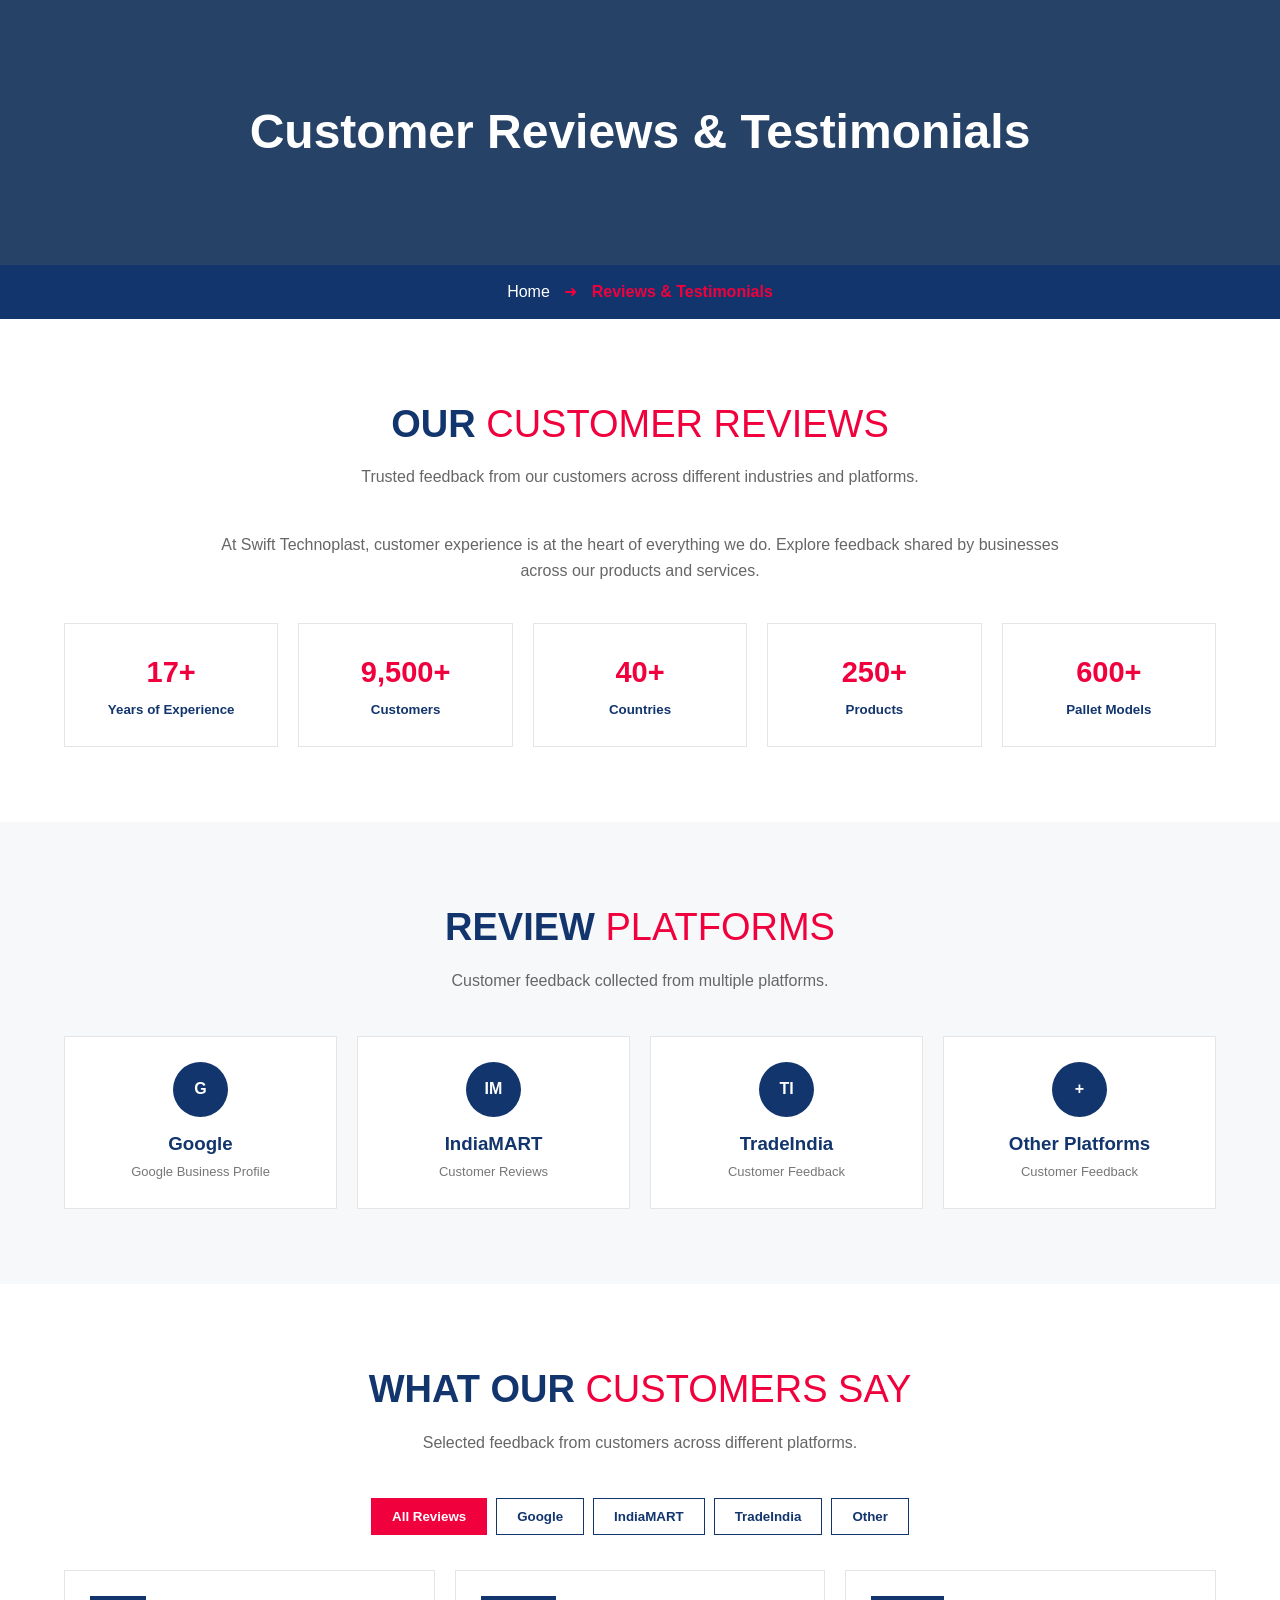
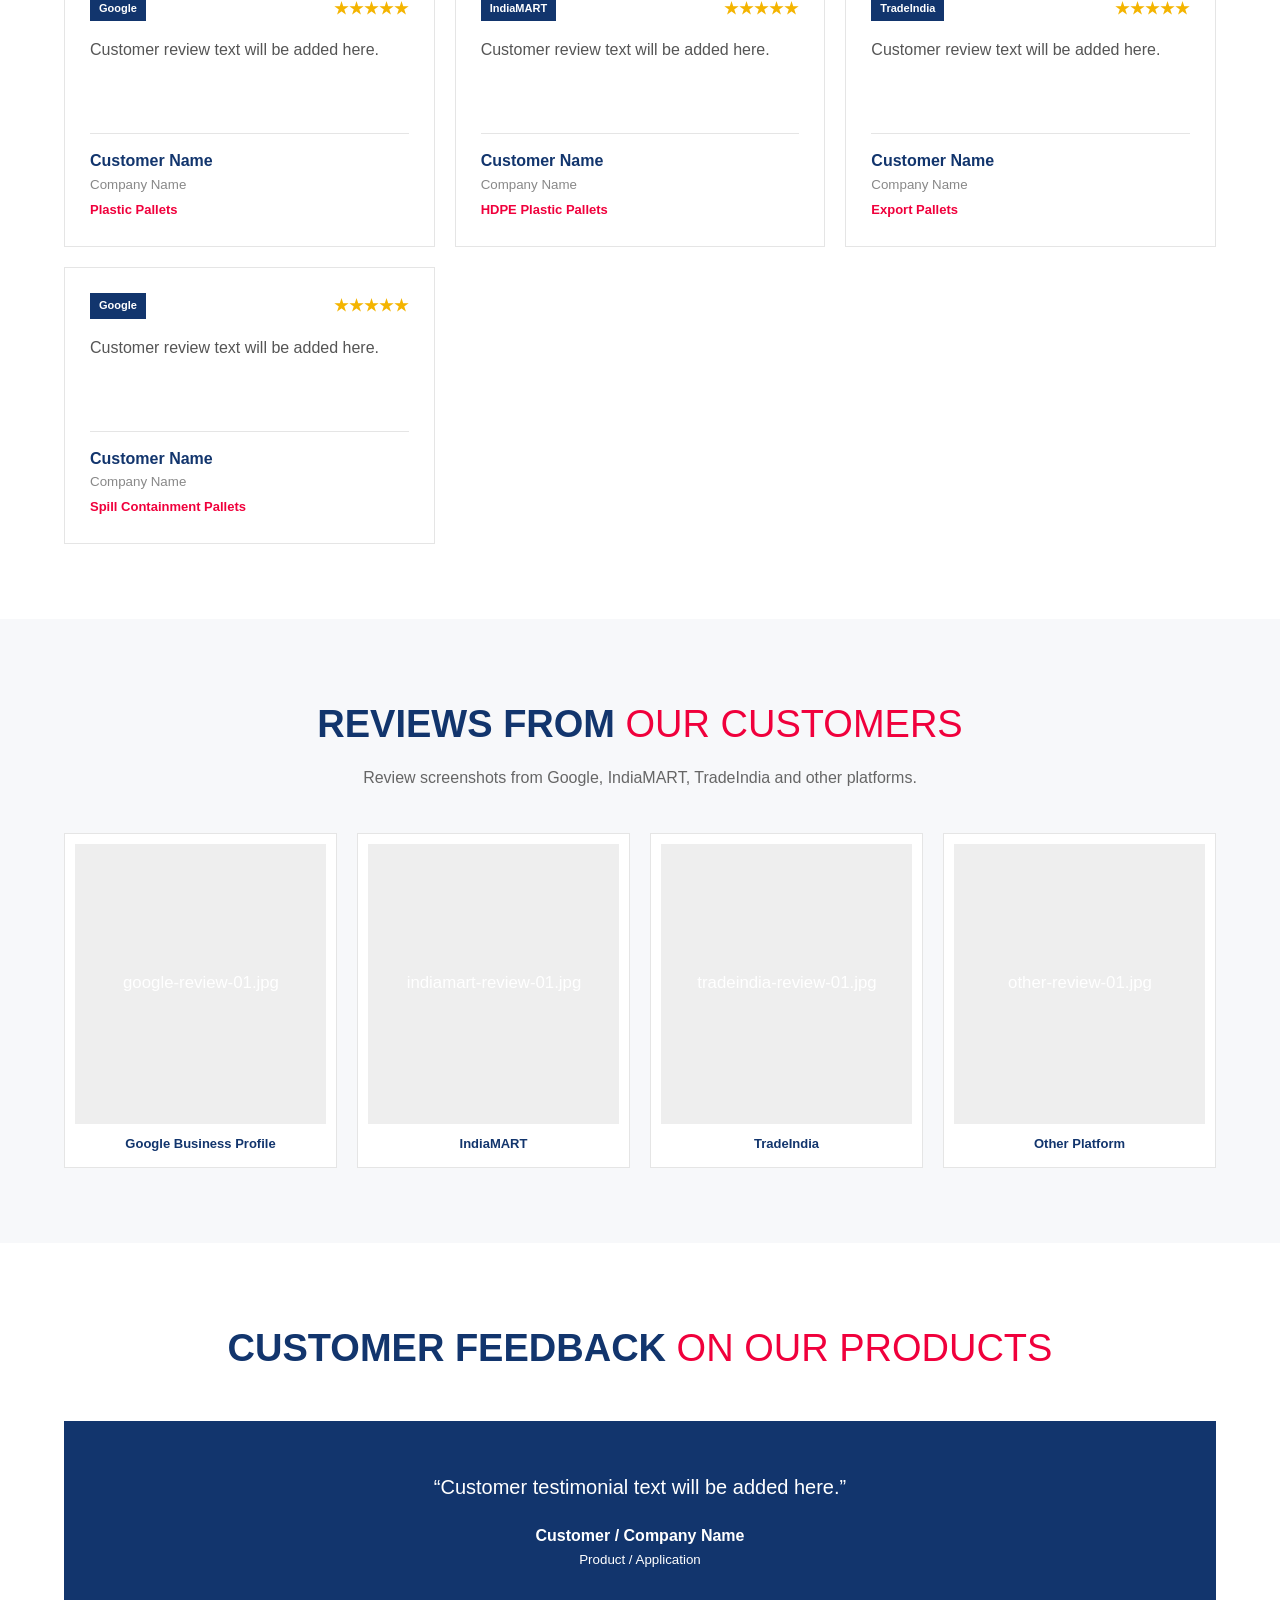
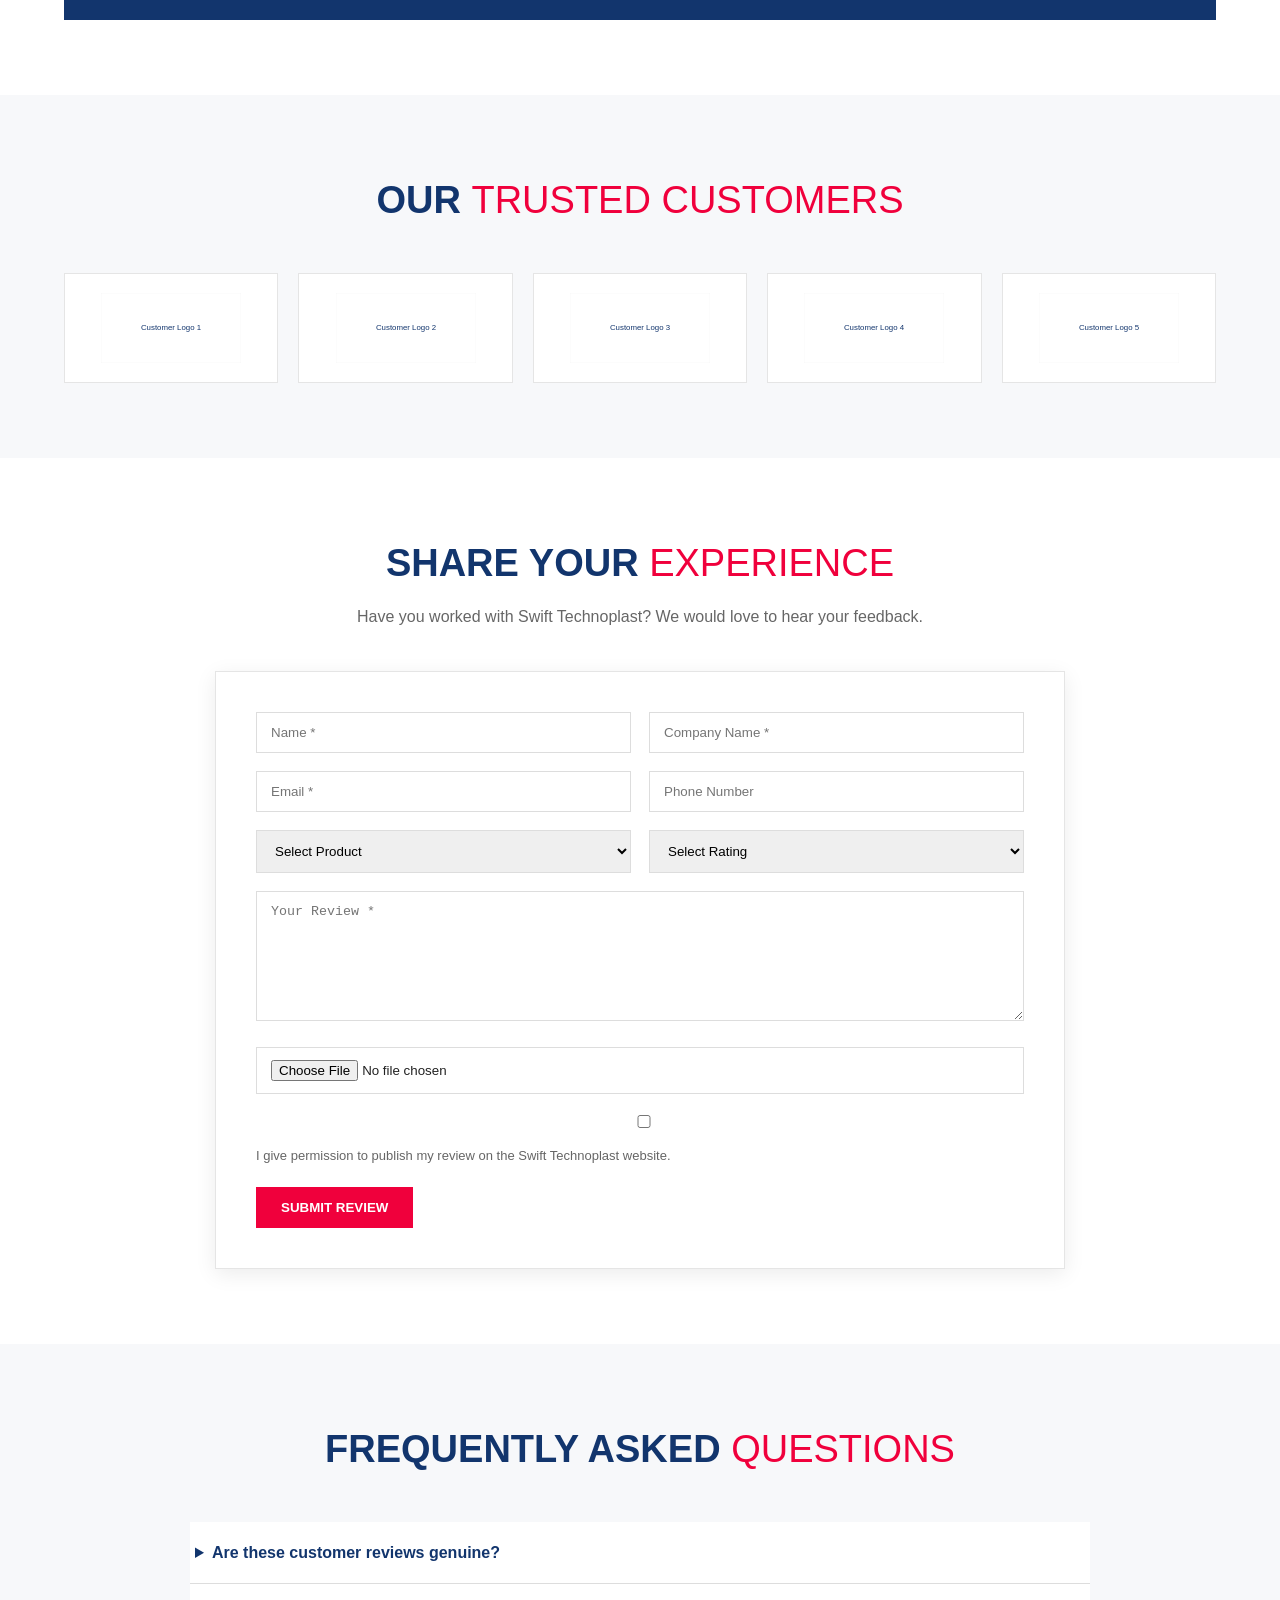
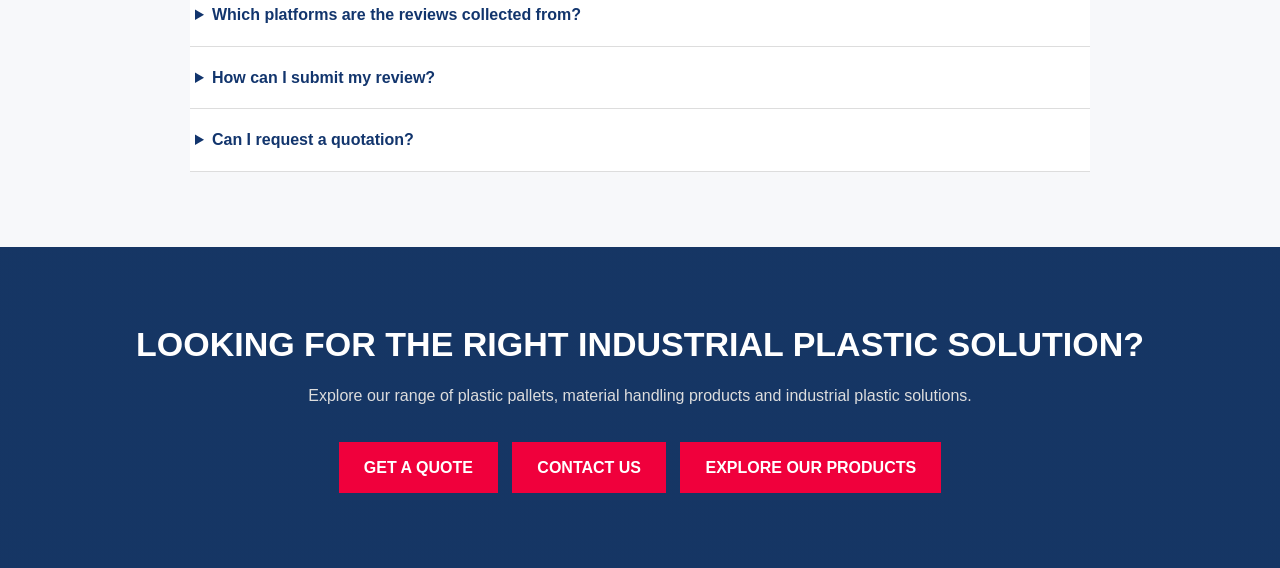
==== index.html @ 39198083 "Add files via upload" ====
<!DOCTYPE html>
<html lang="en">
<head>
    <meta charset="UTF-8">
    <meta name="viewport" content="width=device-width, initial-scale=1.0">
    <title>Reviews & Testimonials | Swift Technoplast</title>
    <meta name="description" content="Customer reviews and testimonials for Swift Technoplast.">
    <link rel="stylesheet" href="css/style.css">
</head>
<body>

<!-- Existing Swift Technoplast Header / Navigation goes here -->

<section class="reviews-hero">
    <div class="hero-content">
        <h1>Customer Reviews &amp; Testimonials</h1>
    </div>
</section>

<div class="breadcrumb">
    <div class="container">
        <a href="/">Home</a>
        <span>➜</span>
        <strong>Reviews &amp; Testimonials</strong>
    </div>
</div>

<section class="section">
    <div class="container">
        <div class="section-heading">
            <h2>OUR <span>CUSTOMER REVIEWS</span></h2>
            <p>Trusted feedback from our customers across different industries and platforms.</p>
        </div>

        <div class="intro">
            At Swift Technoplast, customer experience is at the heart of everything we do.
            Explore feedback shared by businesses across our products and services.
        </div>

        <div class="stats">
            <div><strong>17+</strong><small>Years of Experience</small></div>
            <div><strong>9,500+</strong><small>Customers</small></div>
            <div><strong>40+</strong><small>Countries</small></div>
            <div><strong>250+</strong><small>Products</small></div>
            <div><strong>600+</strong><small>Pallet Models</small></div>
        </div>
    </div>
</section>

<section class="section gray">
    <div class="container">
        <div class="section-heading">
            <h2>REVIEW <span>PLATFORMS</span></h2>
            <p>Customer feedback collected from multiple platforms.</p>
        </div>

        <div class="source-grid">
            <div class="source-card"><div class="source-icon">G</div><h3>Google</h3><p>Google Business Profile</p></div>
            <div class="source-card"><div class="source-icon">IM</div><h3>IndiaMART</h3><p>Customer Reviews</p></div>
            <div class="source-card"><div class="source-icon">TI</div><h3>TradeIndia</h3><p>Customer Feedback</p></div>
            <div class="source-card"><div class="source-icon">+</div><h3>Other Platforms</h3><p>Customer Feedback</p></div>
        </div>
    </div>
</section>

<section class="section">
    <div class="container">
        <div class="section-heading">
            <h2>WHAT OUR <span>CUSTOMERS SAY</span></h2>
            <p>Selected feedback from customers across different platforms.</p>
        </div>

        <div class="filters">
            <button class="filter active" data-filter="all">All Reviews</button>
            <button class="filter" data-filter="google">Google</button>
            <button class="filter" data-filter="indiamart">IndiaMART</button>
            <button class="filter" data-filter="tradeindia">TradeIndia</button>
            <button class="filter" data-filter="other">Other</button>
        </div>

        <div class="review-grid">
            <article class="review-card" data-platform="google">
                <div class="review-top"><span>Google</span><b>★★★★★</b></div>
                <p>Customer review text will be added here.</p>
                <div class="customer"><strong>Customer Name</strong><small>Company Name</small><em>Plastic Pallets</em></div>
            </article>

            <article class="review-card" data-platform="indiamart">
                <div class="review-top"><span>IndiaMART</span><b>★★★★★</b></div>
                <p>Customer review text will be added here.</p>
                <div class="customer"><strong>Customer Name</strong><small>Company Name</small><em>HDPE Plastic Pallets</em></div>
            </article>

            <article class="review-card" data-platform="tradeindia">
                <div class="review-top"><span>TradeIndia</span><b>★★★★★</b></div>
                <p>Customer review text will be added here.</p>
                <div class="customer"><strong>Customer Name</strong><small>Company Name</small><em>Export Pallets</em></div>
            </article>

            <article class="review-card" data-platform="google">
                <div class="review-top"><span>Google</span><b>★★★★★</b></div>
                <p>Customer review text will be added here.</p>
                <div class="customer"><strong>Customer Name</strong><small>Company Name</small><em>Spill Containment Pallets</em></div>
            </article>
        </div>
    </div>
</section>

<section class="section gray">
    <div class="container">
        <div class="section-heading">
            <h2>REVIEWS FROM <span>OUR CUSTOMERS</span></h2>
            <p>Review screenshots from Google, IndiaMART, TradeIndia and other platforms.</p>
        </div>

        <div class="screenshot-grid">
            <div class="screenshot" data-image="img/google-review-01.svg">
                <img src="img/google-review-01.svg" alt="Swift Technoplast Google customer review">
                <strong>Google Business Profile</strong>
            </div>
            <div class="screenshot" data-image="img/indiamart-review-01.svg">
                <img src="img/indiamart-review-01.svg" alt="Swift Technoplast IndiaMART customer review">
                <strong>IndiaMART</strong>
            </div>
            <div class="screenshot" data-image="img/tradeindia-review-01.svg">
                <img src="img/tradeindia-review-01.svg" alt="Swift Technoplast TradeIndia customer review">
                <strong>TradeIndia</strong>
            </div>
            <div class="screenshot" data-image="img/other-review-01.svg">
                <img src="img/other-review-01.svg" alt="Swift Technoplast customer review">
                <strong>Other Platform</strong>
            </div>
        </div>
    </div>
</section>

<div class="lightbox" id="lightbox">
    <button class="close" aria-label="Close">&times;</button>
    <img id="lightbox-img" src="" alt="Customer review">
</div>

<section class="section">
    <div class="container">
        <div class="section-heading">
            <h2>CUSTOMER FEEDBACK <span>ON OUR PRODUCTS</span></h2>
        </div>

        <div class="testimonial">
            <p>“Customer testimonial text will be added here.”</p>
            <strong>Customer / Company Name</strong>
            <small>Product / Application</small>
        </div>
    </div>
</section>

<section class="section gray">
    <div class="container">
        <div class="section-heading">
            <h2>OUR <span>TRUSTED CUSTOMERS</span></h2>
        </div>

        <div class="logo-grid">
            <div><img src="img/customer-logo-01.svg" alt="Customer logo"></div>
            <div><img src="img/customer-logo-02.svg" alt="Customer logo"></div>
            <div><img src="img/customer-logo-03.svg" alt="Customer logo"></div>
            <div><img src="img/customer-logo-04.svg" alt="Customer logo"></div>
            <div><img src="img/customer-logo-05.svg" alt="Customer logo"></div>
        </div>
    </div>
</section>

<section class="section">
    <div class="container">
        <div class="section-heading">
            <h2>SHARE YOUR <span>EXPERIENCE</span></h2>
            <p>Have you worked with Swift Technoplast? We would love to hear your feedback.</p>
        </div>

        <form class="review-form" action="#" method="post" enctype="multipart/form-data">
            <div class="form-row">
                <input type="text" placeholder="Name *" required>
                <input type="text" placeholder="Company Name *" required>
            </div>
            <div class="form-row">
                <input type="email" placeholder="Email *" required>
                <input type="tel" placeholder="Phone Number">
            </div>
            <div class="form-row">
                <select>
                    <option value="">Select Product</option>
                    <option>Plastic Pallets</option>
                    <option>Export Pallets</option>
                    <option>Drum Spill Containment Pallets</option>
                    <option>Road Safety Products</option>
                    <option>Material Handling Products</option>
                </select>
                <select>
                    <option value="">Select Rating</option>
                    <option>5 - Excellent</option>
                    <option>4 - Very Good</option>
                    <option>3 - Good</option>
                    <option>2 - Average</option>
                    <option>1 - Poor</option>
                </select>
            </div>
            <textarea placeholder="Your Review *" required></textarea>
            <input type="file" accept="image/*">
            <label class="permission"><input type="checkbox" required> I give permission to publish my review on the Swift Technoplast website.</label>
            <button type="submit">SUBMIT REVIEW</button>
        </form>
    </div>
</section>

<section class="section gray">
    <div class="container">
        <div class="section-heading">
            <h2>FREQUENTLY ASKED <span>QUESTIONS</span></h2>
        </div>

        <div class="faq">
            <details><summary>Are these customer reviews genuine?</summary><p>Reviews displayed here are collected from customer feedback and external platforms.</p></details>
            <details><summary>Which platforms are the reviews collected from?</summary><p>Google Business Profile, IndiaMART, TradeIndia and other relevant platforms.</p></details>
            <details><summary>How can I submit my review?</summary><p>You can submit your experience through the review form on this page.</p></details>
            <details><summary>Can I request a quotation?</summary><p>Yes. Contact the Swift Technoplast team regarding your requirement.</p></details>
        </div>
    </div>
</section>

<section class="cta">
    <h2>LOOKING FOR THE RIGHT INDUSTRIAL PLASTIC SOLUTION?</h2>
    <p>Explore our range of plastic pallets, material handling products and industrial plastic solutions.</p>
    <div>
        <a href="/contact-us/">GET A QUOTE</a>
        <a href="/contact-us/">CONTACT US</a>
        <a href="/products/">EXPLORE OUR PRODUCTS</a>
    </div>
</section>

<!-- Existing Swift Technoplast Footer goes here -->

<script src="js/script.js"></script>
</body>
</html>
---- css/style.css ----
:root {
    --swift-red: #f0003c;
    --swift-blue: #12356d;
    --swift-dark-blue: #092b5c;
    --text: #222;
    --gray: #666;
    --light: #f7f8fa;
    --border: #e5e5e5;
}

* { box-sizing: border-box; }

body {
    margin: 0;
    font-family: Arial, Helvetica, sans-serif;
    color: var(--text);
    line-height: 1.6;
}

img { max-width: 100%; display: block; }

a { text-decoration: none; }

.container {
    width: 90%;
    max-width: 1200px;
    margin: auto;
}

.reviews-hero {
    min-height: 265px;
    display: flex;
    align-items: center;
    justify-content: center;
    text-align: center;
    background:
        linear-gradient(rgba(8,40,82,.88), rgba(8,40,82,.88)),
        url("../img/banner.jpg") center/cover no-repeat;
}

.hero-content h1 {
    color: #fff;
    font-size: 48px;
    margin: 0;
}

.breadcrumb {
    background: var(--swift-blue);
    color: #fff;
    padding: 14px 0;
    text-align: center;
}

.breadcrumb a { color: #fff; }
.breadcrumb span { color: var(--swift-red); margin: 0 10px; }
.breadcrumb strong { color: var(--swift-red); }

.section { padding: 75px 0; }
.gray { background: var(--light); }

.section-heading {
    text-align: center;
    margin-bottom: 42px;
}

.section-heading h2 {
    color: var(--swift-blue);
    font-size: 38px;
    margin: 0 0 10px;
    text-transform: uppercase;
}

.section-heading h2 span {
    color: var(--swift-red);
    font-weight: 400;
}

.section-heading p {
    max-width: 760px;
    margin: auto;
    color: var(--gray);
}

.intro {
    max-width: 850px;
    margin: auto;
    text-align: center;
    color: var(--gray);
}

.stats,
.source-grid,
.review-grid,
.screenshot-grid,
.logo-grid {
    display: grid;
    gap: 20px;
}

.stats { grid-template-columns: repeat(5, 1fr); margin-top: 40px; }

.stats > div,
.source-card,
.review-card,
.screenshot,
.logo-grid > div {
    background: #fff;
    border: 1px solid var(--border);
    transition: .25s;
}

.stats > div {
    text-align: center;
    padding: 25px 12px;
}

.stats > div:hover,
.source-card:hover,
.review-card:hover,
.screenshot:hover {
    transform: translateY(-4px);
    box-shadow: 0 8px 25px rgba(0,0,0,.08);
}

.stats strong {
    display: block;
    color: var(--swift-red);
    font-size: 29px;
}

.stats small { color: var(--swift-blue); font-weight: 600; }

.source-grid { grid-template-columns: repeat(4, 1fr); }

.source-card {
    text-align: center;
    padding: 25px 15px;
}

.source-icon {
    width: 55px;
    height: 55px;
    margin: 0 auto 12px;
    border-radius: 50%;
    background: var(--swift-blue);
    color: #fff;
    display: flex;
    align-items: center;
    justify-content: center;
    font-weight: bold;
}

.source-card h3 {
    margin: 0 0 4px;
    color: var(--swift-blue);
}

.source-card p {
    margin: 0;
    color: #777;
    font-size: 13px;
}

.filters {
    display: flex;
    justify-content: center;
    flex-wrap: wrap;
    gap: 9px;
    margin-bottom: 35px;
}

.filter {
    border: 1px solid var(--swift-blue);
    background: #fff;
    color: var(--swift-blue);
    padding: 10px 20px;
    cursor: pointer;
    font-weight: 600;
}

.filter.active,
.filter:hover {
    background: var(--swift-red);
    color: #fff;
    border-color: var(--swift-red);
}

.review-grid { grid-template-columns: repeat(3, 1fr); }

.review-card {
    padding: 25px;
}

.review-card.hidden { display: none; }

.review-top {
    display: flex;
    justify-content: space-between;
    margin-bottom: 15px;
}

.review-top span {
    background: var(--swift-blue);
    color: #fff;
    padding: 4px 9px;
    font-size: 11px;
    font-weight: bold;
}

.review-top b {
    color: #f4b400;
    letter-spacing: 1px;
}

.review-card > p {
    color: #555;
    min-height: 80px;
}

.customer {
    border-top: 1px solid var(--border);
    padding-top: 14px;
}

.customer strong,
.customer small,
.customer em {
    display: block;
}

.customer strong { color: var(--swift-blue); }
.customer small { color: #888; }
.customer em {
    color: var(--swift-red);
    font-size: 13px;
    font-style: normal;
    font-weight: 600;
    margin-top: 5px;
}

.screenshot-grid { grid-template-columns: repeat(4, 1fr); }

.screenshot {
    padding: 10px;
    cursor: pointer;
}

.screenshot img {
    width: 100%;
    height: 280px;
    object-fit: cover;
    object-position: top;
}

.screenshot strong {
    display: block;
    text-align: center;
    color: var(--swift-blue);
    padding: 10px 4px 3px;
    font-size: 13px;
}

.lightbox {
    display: none;
    position: fixed;
    inset: 0;
    z-index: 99999;
    background: rgba(0,0,0,.9);
    align-items: center;
    justify-content: center;
    padding: 30px;
}

.lightbox.show { display: flex; }

.lightbox img {
    max-width: 90%;
    max-height: 90vh;
    object-fit: contain;
    background: #fff;
}

.lightbox .close {
    position: absolute;
    top: 15px;
    right: 25px;
    border: 0;
    background: none;
    color: #fff;
    font-size: 42px;
    cursor: pointer;
}

.testimonial {
    background: var(--swift-blue);
    color: #fff;
    padding: 50px;
    text-align: center;
}

.testimonial p {
    font-size: 20px;
    max-width: 850px;
    margin: 0 auto 20px;
}

.testimonial strong,
.testimonial small { display: block; }

.logo-grid { grid-template-columns: repeat(5, 1fr); }

.logo-grid > div {
    height: 110px;
    display: flex;
    align-items: center;
    justify-content: center;
    padding: 15px;
}

.logo-grid img {
    max-width: 90%;
    max-height: 70px;
    object-fit: contain;
}

.review-form {
    max-width: 850px;
    margin: auto;
    padding: 40px;
    background: #fff;
    border: 1px solid var(--border);
    box-shadow: 0 5px 20px rgba(0,0,0,.08);
}

.form-row {
    display: grid;
    grid-template-columns: 1fr 1fr;
    gap: 18px;
}

.review-form input,
.review-form select,
.review-form textarea {
    width: 100%;
    padding: 12px 14px;
    margin-bottom: 18px;
    border: 1px solid #ddd;
    outline: none;
}

.review-form textarea {
    min-height: 130px;
    resize: vertical;
}

.review-form button,
.cta a {
    background: var(--swift-red);
    color: #fff;
    border: 0;
    padding: 13px 25px;
    font-weight: 700;
    cursor: pointer;
}

.permission {
    display: block;
    margin-bottom: 20px;
    font-size: 13px;
    color: #666;
}

.faq {
    max-width: 900px;
    margin: auto;
}

.faq details {
    background: #fff;
    border-bottom: 1px solid #ddd;
    padding: 18px 5px;
}

.faq summary {
    color: var(--swift-blue);
    font-weight: 600;
    cursor: pointer;
}

.faq p { color: #666; }

.cta {
    background:
        linear-gradient(rgba(9,43,92,.95), rgba(9,43,92,.95)),
        url("../img/cta-background.jpg") center/cover no-repeat;
    text-align: center;
    color: #fff;
    padding: 70px 20px;
}

.cta h2 { margin: 0 0 12px; font-size: 34px; }
.cta p { margin: 0 auto 28px; max-width: 700px; color: #ddd; }

.cta a {
    display: inline-block;
    margin: 5px;
}

@media (max-width: 1100px) {
    .stats { grid-template-columns: repeat(3, 1fr); }
    .review-grid { grid-template-columns: repeat(2, 1fr); }
    .source-grid,
    .screenshot-grid { grid-template-columns: repeat(2, 1fr); }
    .logo-grid { grid-template-columns: repeat(4, 1fr); }
}

@media (max-width: 700px) {
    .hero-content h1 { font-size: 32px; }
    .section { padding: 50px 0; }
    .section-heading h2 { font-size: 28px; }
    .stats,
    .review-grid,
    .source-grid,
    .screenshot-grid { grid-template-columns: 1fr; }
    .logo-grid { grid-template-columns: repeat(2, 1fr); }
    .form-row { grid-template-columns: 1fr; }
    .review-form { padding: 25px; }
}
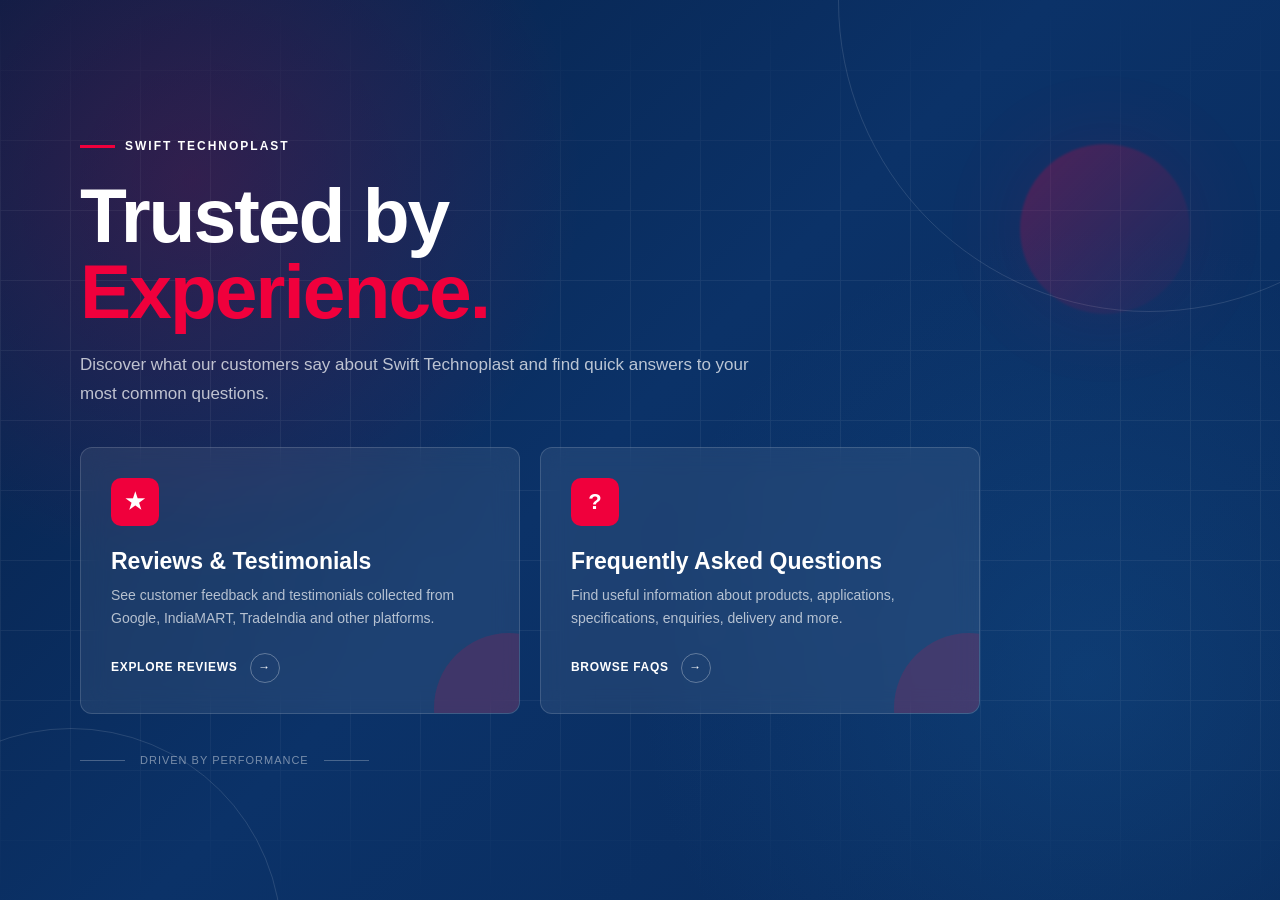
==== commit a65938d2: "Add files via upload" ====
--- a/index.html
+++ b/index.html
@@ -3,241 +3,80 @@
 <head>
     <meta charset="UTF-8">
     <meta name="viewport" content="width=device-width, initial-scale=1.0">
-    <title>Reviews & Testimonials | Swift Technoplast</title>
-    <meta name="description" content="Customer reviews and testimonials for Swift Technoplast.">
+    <title>Swift Technoplast | Reviews & FAQs</title>
+    <meta name="description" content="Explore Swift Technoplast customer reviews, testimonials and frequently asked questions.">
     <link rel="stylesheet" href="css/style.css">
 </head>
 <body>
 
-<!-- Existing Swift Technoplast Header / Navigation goes here -->
+<main class="home-hub">
 
-<section class="reviews-hero">
-    <div class="hero-content">
-        <h1>Customer Reviews &amp; Testimonials</h1>
-    </div>
-</section>
+    <div class="hub-grid-lines"></div>
+    <div class="hub-orb"></div>
 
-<div class="breadcrumb">
-    <div class="container">
-        <a href="/">Home</a>
-        <span>➜</span>
-        <strong>Reviews &amp; Testimonials</strong>
-    </div>
-</div>
+    <div class="hub-content">
 
-<section class="section">
-    <div class="container">
-        <div class="section-heading">
-            <h2>OUR <span>CUSTOMER REVIEWS</span></h2>
-            <p>Trusted feedback from our customers across different industries and platforms.</p>
+        <div class="hub-topline">
+            Swift Technoplast
         </div>
 
-        <div class="intro">
-            At Swift Technoplast, customer experience is at the heart of everything we do.
-            Explore feedback shared by businesses across our products and services.
+        <div class="hub-heading">
+            <h1>
+                Trusted by<br>
+                <span>Experience.</span>
+            </h1>
+
+            <p class="hub-subtitle">
+                Discover what our customers say about Swift Technoplast
+                and find quick answers to your most common questions.
+            </p>
         </div>
 
-        <div class="stats">
-            <div><strong>17+</strong><small>Years of Experience</small></div>
-            <div><strong>9,500+</strong><small>Customers</small></div>
-            <div><strong>40+</strong><small>Countries</small></div>
-            <div><strong>250+</strong><small>Products</small></div>
-            <div><strong>600+</strong><small>Pallet Models</small></div>
-        </div>
-    </div>
-</section>
+        <div class="hub-cards">
 
-<section class="section gray">
-    <div class="container">
-        <div class="section-heading">
-            <h2>REVIEW <span>PLATFORMS</span></h2>
-            <p>Customer feedback collected from multiple platforms.</p>
+            <a class="hub-card" href="Reviews.html">
+                <div class="hub-icon">★</div>
+
+                <h2>Reviews &amp; Testimonials</h2>
+
+                <p>
+                    See customer feedback and testimonials collected
+                    from Google, IndiaMART, TradeIndia and other platforms.
+                </p>
+
+                <div class="hub-button">
+                    Explore Reviews
+                    <span>→</span>
+                </div>
+            </a>
+
+            <a class="hub-card" href="FAQs.html">
+                <div class="hub-icon">?</div>
+
+                <h2>Frequently Asked Questions</h2>
+
+                <p>
+                    Find useful information about products, applications,
+                    specifications, enquiries, delivery and more.
+                </p>
+
+                <div class="hub-button">
+                    Browse FAQs
+                    <span>→</span>
+                </div>
+            </a>
+
         </div>
 
-        <div class="source-grid">
-            <div class="source-card"><div class="source-icon">G</div><h3>Google</h3><p>Google Business Profile</p></div>
-            <div class="source-card"><div class="source-icon">IM</div><h3>IndiaMART</h3><p>Customer Reviews</p></div>
-            <div class="source-card"><div class="source-icon">TI</div><h3>TradeIndia</h3><p>Customer Feedback</p></div>
-            <div class="source-card"><div class="source-icon">+</div><h3>Other Platforms</h3><p>Customer Feedback</p></div>
-        </div>
-    </div>
-</section>
-
-<section class="section">
-    <div class="container">
-        <div class="section-heading">
-            <h2>WHAT OUR <span>CUSTOMERS SAY</span></h2>
-            <p>Selected feedback from customers across different platforms.</p>
+        <div class="hub-footer">
+            <span class="hub-footer-line"></span>
+            Driven by Performance
+            <span class="hub-footer-line"></span>
         </div>
 
-        <div class="filters">
-            <button class="filter active" data-filter="all">All Reviews</button>
-            <button class="filter" data-filter="google">Google</button>
-            <button class="filter" data-filter="indiamart">IndiaMART</button>
-            <button class="filter" data-filter="tradeindia">TradeIndia</button>
-            <button class="filter" data-filter="other">Other</button>
-        </div>
+    </div>
 
-        <div class="review-grid">
-            <article class="review-card" data-platform="google">
-                <div class="review-top"><span>Google</span><b>★★★★★</b></div>
-                <p>Customer review text will be added here.</p>
-                <div class="customer"><strong>Customer Name</strong><small>Company Name</small><em>Plastic Pallets</em></div>
-            </article>
+</main>
 
-            <article class="review-card" data-platform="indiamart">
-                <div class="review-top"><span>IndiaMART</span><b>★★★★★</b></div>
-                <p>Customer review text will be added here.</p>
-                <div class="customer"><strong>Customer Name</strong><small>Company Name</small><em>HDPE Plastic Pallets</em></div>
-            </article>
-
-            <article class="review-card" data-platform="tradeindia">
-                <div class="review-top"><span>TradeIndia</span><b>★★★★★</b></div>
-                <p>Customer review text will be added here.</p>
-                <div class="customer"><strong>Customer Name</strong><small>Company Name</small><em>Export Pallets</em></div>
-            </article>
-
-            <article class="review-card" data-platform="google">
-                <div class="review-top"><span>Google</span><b>★★★★★</b></div>
-                <p>Customer review text will be added here.</p>
-                <div class="customer"><strong>Customer Name</strong><small>Company Name</small><em>Spill Containment Pallets</em></div>
-            </article>
-        </div>
-    </div>
-</section>
-
-<section class="section gray">
-    <div class="container">
-        <div class="section-heading">
-            <h2>REVIEWS FROM <span>OUR CUSTOMERS</span></h2>
-            <p>Review screenshots from Google, IndiaMART, TradeIndia and other platforms.</p>
-        </div>
-
-        <div class="screenshot-grid">
-            <div class="screenshot" data-image="img/google-review-01.svg">
-                <img src="img/google-review-01.svg" alt="Swift Technoplast Google customer review">
-                <strong>Google Business Profile</strong>
-            </div>
-            <div class="screenshot" data-image="img/indiamart-review-01.svg">
-                <img src="img/indiamart-review-01.svg" alt="Swift Technoplast IndiaMART customer review">
-                <strong>IndiaMART</strong>
-            </div>
-            <div class="screenshot" data-image="img/tradeindia-review-01.svg">
-                <img src="img/tradeindia-review-01.svg" alt="Swift Technoplast TradeIndia customer review">
-                <strong>TradeIndia</strong>
-            </div>
-            <div class="screenshot" data-image="img/other-review-01.svg">
-                <img src="img/other-review-01.svg" alt="Swift Technoplast customer review">
-                <strong>Other Platform</strong>
-            </div>
-        </div>
-    </div>
-</section>
-
-<div class="lightbox" id="lightbox">
-    <button class="close" aria-label="Close">&times;</button>
-    <img id="lightbox-img" src="" alt="Customer review">
-</div>
-
-<section class="section">
-    <div class="container">
-        <div class="section-heading">
-            <h2>CUSTOMER FEEDBACK <span>ON OUR PRODUCTS</span></h2>
-        </div>
-
-        <div class="testimonial">
-            <p>“Customer testimonial text will be added here.”</p>
-            <strong>Customer / Company Name</strong>
-            <small>Product / Application</small>
-        </div>
-    </div>
-</section>
-
-<section class="section gray">
-    <div class="container">
-        <div class="section-heading">
-            <h2>OUR <span>TRUSTED CUSTOMERS</span></h2>
-        </div>
-
-        <div class="logo-grid">
-            <div><img src="img/customer-logo-01.svg" alt="Customer logo"></div>
-            <div><img src="img/customer-logo-02.svg" alt="Customer logo"></div>
-            <div><img src="img/customer-logo-03.svg" alt="Customer logo"></div>
-            <div><img src="img/customer-logo-04.svg" alt="Customer logo"></div>
-            <div><img src="img/customer-logo-05.svg" alt="Customer logo"></div>
-        </div>
-    </div>
-</section>
-
-<section class="section">
-    <div class="container">
-        <div class="section-heading">
-            <h2>SHARE YOUR <span>EXPERIENCE</span></h2>
-            <p>Have you worked with Swift Technoplast? We would love to hear your feedback.</p>
-        </div>
-
-        <form class="review-form" action="#" method="post" enctype="multipart/form-data">
-            <div class="form-row">
-                <input type="text" placeholder="Name *" required>
-                <input type="text" placeholder="Company Name *" required>
-            </div>
-            <div class="form-row">
-                <input type="email" placeholder="Email *" required>
-                <input type="tel" placeholder="Phone Number">
-            </div>
-            <div class="form-row">
-                <select>
-                    <option value="">Select Product</option>
-                    <option>Plastic Pallets</option>
-                    <option>Export Pallets</option>
-                    <option>Drum Spill Containment Pallets</option>
-                    <option>Road Safety Products</option>
-                    <option>Material Handling Products</option>
-                </select>
-                <select>
-                    <option value="">Select Rating</option>
-                    <option>5 - Excellent</option>
-                    <option>4 - Very Good</option>
-                    <option>3 - Good</option>
-                    <option>2 - Average</option>
-                    <option>1 - Poor</option>
-                </select>
-            </div>
-            <textarea placeholder="Your Review *" required></textarea>
-            <input type="file" accept="image/*">
-            <label class="permission"><input type="checkbox" required> I give permission to publish my review on the Swift Technoplast website.</label>
-            <button type="submit">SUBMIT REVIEW</button>
-        </form>
-    </div>
-</section>
-
-<section class="section gray">
-    <div class="container">
-        <div class="section-heading">
-            <h2>FREQUENTLY ASKED <span>QUESTIONS</span></h2>
-        </div>
-
-        <div class="faq">
-            <details><summary>Are these customer reviews genuine?</summary><p>Reviews displayed here are collected from customer feedback and external platforms.</p></details>
-            <details><summary>Which platforms are the reviews collected from?</summary><p>Google Business Profile, IndiaMART, TradeIndia and other relevant platforms.</p></details>
-            <details><summary>How can I submit my review?</summary><p>You can submit your experience through the review form on this page.</p></details>
-            <details><summary>Can I request a quotation?</summary><p>Yes. Contact the Swift Technoplast team regarding your requirement.</p></details>
-        </div>
-    </div>
-</section>
-
-<section class="cta">
-    <h2>LOOKING FOR THE RIGHT INDUSTRIAL PLASTIC SOLUTION?</h2>
-    <p>Explore our range of plastic pallets, material handling products and industrial plastic solutions.</p>
-    <div>
-        <a href="/contact-us/">GET A QUOTE</a>
-        <a href="/contact-us/">CONTACT US</a>
-        <a href="/products/">EXPLORE OUR PRODUCTS</a>
-    </div>
-</section>
-
-<!-- Existing Swift Technoplast Footer goes here -->
-
-<script src="js/script.js"></script>
 </body>
 </html>
--- a/css/style.css
+++ b/css/style.css
@@ -1,3 +1,8 @@
+/* =========================================================
+   SWIFT TECHNOPLAST - SHARED STYLESHEET
+   Used by Reviews.html and FAQs.html
+   ========================================================= */
+
 :root {
     --swift-red: #f0003c;
     --swift-blue: #12356d;
@@ -426,3 +431,749 @@
     .form-row { grid-template-columns: 1fr; }
     .review-form { padding: 25px; }
 }
+
+
+/* =========================================================
+   FAQ PAGE STYLES
+   ========================================================= */
+
+/* =========================================================
+   SWIFT TECHNOPLAST - FAQ PAGE
+   Main theme: Swift Red + Swift Navy Blue
+   ========================================================= */
+
+:root {
+    --swift-red: #f0003c;
+    --swift-blue: #12356d;
+    --swift-dark-blue: #092b5c;
+    --text: #222;
+    --muted: #6b7280;
+    --light-bg: #f6f8fb;
+    --white: #ffffff;
+    --border: #e4e8ef;
+    --shadow: 0 8px 25px rgba(9, 43, 92, 0.08);
+}
+
+* {
+    box-sizing: border-box;
+}
+
+html {
+    scroll-behavior: smooth;
+}
+
+body {
+    margin: 0;
+    font-family: Arial, Helvetica, sans-serif;
+    color: var(--text);
+    background: var(--white);
+    line-height: 1.6;
+}
+
+button,
+input {
+    font: inherit;
+}
+
+a {
+    text-decoration: none;
+}
+
+/* ---------------------------------------------------------
+   COMMON
+   --------------------------------------------------------- */
+
+.container {
+    width: 90%;
+    max-width: 1200px;
+    margin: 0 auto;
+}
+
+.section {
+    padding: 70px 0;
+}
+
+.gray {
+    background: var(--light-bg);
+}
+
+/* ---------------------------------------------------------
+   HERO
+   --------------------------------------------------------- */
+
+.faq-hero {
+    min-height: 270px;
+    display: flex;
+    align-items: center;
+    justify-content: center;
+    text-align: center;
+    position: relative;
+    overflow: hidden;
+
+    background:
+        linear-gradient(
+            rgba(9, 43, 92, 0.88),
+            rgba(9, 43, 92, 0.88)
+        ),
+        url("../img/faq-banner.svg") center / cover no-repeat;
+}
+
+.hero-content {
+    position: relative;
+    z-index: 2;
+    padding: 30px 15px;
+}
+
+.hero-content h1 {
+    margin: 0;
+    color: #fff;
+    font-size: 48px;
+    line-height: 1.2;
+    font-weight: 700;
+}
+
+/* ---------------------------------------------------------
+   BREADCRUMB
+   --------------------------------------------------------- */
+
+.breadcrumb {
+    background: var(--swift-blue);
+    color: #fff;
+    padding: 14px 0;
+}
+
+.breadcrumb .container {
+    text-align: center;
+}
+
+.breadcrumb a {
+    color: #fff;
+    font-weight: 500;
+}
+
+.breadcrumb span {
+    color: var(--swift-red);
+    margin: 0 10px;
+    font-weight: 700;
+}
+
+.breadcrumb strong {
+    color: #fff;
+    font-weight: 600;
+}
+
+/* ---------------------------------------------------------
+   SECTION HEADING
+   --------------------------------------------------------- */
+
+.section-heading {
+    text-align: center;
+    margin-bottom: 38px;
+}
+
+.section-heading h2 {
+    margin: 0 0 10px;
+    color: var(--swift-blue);
+    font-size: 36px;
+    line-height: 1.25;
+    font-weight: 700;
+}
+
+.section-heading h2 span {
+    color: var(--swift-red);
+    font-weight: 400;
+}
+
+.section-heading p {
+    max-width: 780px;
+    margin: 0 auto;
+    color: var(--muted);
+    font-size: 15px;
+}
+
+/* ---------------------------------------------------------
+   SEARCH
+   --------------------------------------------------------- */
+
+.faq-search {
+    max-width: 780px;
+    margin: 0 auto 35px;
+    position: relative;
+}
+
+.faq-search input {
+    width: 100%;
+    height: 54px;
+    border: 1px solid var(--border);
+    border-radius: 4px;
+    background: #fff;
+    padding: 0 20px;
+    color: var(--text);
+    font-size: 15px;
+    outline: none;
+    box-shadow: 0 3px 12px rgba(0, 0, 0, 0.04);
+    transition: 0.2s ease;
+}
+
+.faq-search input::placeholder {
+    color: #9aa1aa;
+}
+
+.faq-search input:focus {
+    border-color: var(--swift-red);
+    box-shadow: 0 0 0 3px rgba(240, 0, 60, 0.08);
+}
+
+/* ---------------------------------------------------------
+   FAQ LAYOUT
+   --------------------------------------------------------- */
+
+.faq-layout {
+    display: grid;
+    grid-template-columns: 235px minmax(0, 1fr);
+    gap: 30px;
+    align-items: start;
+}
+
+/* ---------------------------------------------------------
+   CATEGORY SIDEBAR
+   --------------------------------------------------------- */
+
+.faq-categories {
+    background: #fff;
+    border: 1px solid var(--border);
+    padding: 8px;
+    border-radius: 4px;
+    position: sticky;
+    top: 20px;
+    box-shadow: var(--shadow);
+}
+
+.category {
+    width: 100%;
+    display: block;
+    border: 0;
+    border-bottom: 1px solid #edf0f4;
+    background: #fff;
+    color: var(--swift-blue);
+    padding: 12px 13px;
+    text-align: left;
+    font-size: 13px;
+    line-height: 1.35;
+    font-weight: 600;
+    cursor: pointer;
+    border-radius: 3px;
+    transition: 0.2s ease;
+}
+
+.category:last-child {
+    border-bottom: 0;
+}
+
+.category:hover {
+    background: #f9e9ee;
+    color: var(--swift-red);
+}
+
+.category.active {
+    background: var(--swift-red);
+    color: #fff;
+}
+
+/* ---------------------------------------------------------
+   FAQ ACCORDION
+   --------------------------------------------------------- */
+
+.faq-list {
+    min-width: 0;
+}
+
+.faq-item {
+    margin-bottom: 12px;
+    background: #fff;
+    border: 1px solid var(--border);
+    border-radius: 4px;
+    overflow: hidden;
+    box-shadow: 0 3px 12px rgba(9, 43, 92, 0.04);
+    transition: 0.2s ease;
+}
+
+.faq-item:hover {
+    border-color: #cfd7e3;
+}
+
+.faq-question {
+    width: 100%;
+    min-height: 58px;
+    padding: 16px 20px;
+    border: 0;
+    background: #fff;
+    color: var(--swift-blue);
+    display: flex;
+    align-items: center;
+    justify-content: space-between;
+    gap: 18px;
+    text-align: left;
+    font-size: 15px;
+    line-height: 1.45;
+    font-weight: 700;
+    cursor: pointer;
+}
+
+.faq-question span {
+    flex: 0 0 24px;
+    width: 24px;
+    height: 24px;
+    display: flex;
+    align-items: center;
+    justify-content: center;
+    color: var(--swift-red);
+    border: 1px solid #f4b4c5;
+    border-radius: 50%;
+    font-size: 17px;
+    line-height: 1;
+    transition: 0.2s ease;
+}
+
+.faq-item.open {
+    border-color: var(--swift-blue);
+}
+
+.faq-item.open .faq-question {
+    background: var(--swift-blue);
+    color: #fff;
+}
+
+.faq-item.open .faq-question span {
+    color: #fff;
+    border-color: rgba(255, 255, 255, 0.7);
+    transform: rotate(45deg);
+}
+
+.faq-answer {
+    display: none;
+    padding: 0 20px 20px;
+    background: #fff;
+}
+
+.faq-item.open .faq-answer {
+    display: block;
+}
+
+.faq-answer p {
+    margin: 0;
+    color: #626b76;
+    font-size: 14px;
+    line-height: 1.75;
+}
+
+/* Hidden by search/filter */
+.faq-item.hidden {
+    display: none !important;
+}
+
+.no-results {
+    display: none;
+    max-width: 760px;
+    margin: 25px auto 0;
+    padding: 18px;
+    text-align: center;
+    color: var(--muted);
+    background: var(--light-bg);
+    border: 1px solid var(--border);
+}
+
+.no-results.show {
+    display: block;
+}
+
+/* ---------------------------------------------------------
+   CONTACT CTA
+   --------------------------------------------------------- */
+
+.faq-contact {
+    display: flex;
+    justify-content: center;
+    align-items: center;
+    flex-wrap: wrap;
+    gap: 12px;
+}
+
+.faq-contact a {
+    display: inline-block;
+    padding: 12px 25px;
+    background: var(--swift-red);
+    color: #fff;
+    font-size: 13px;
+    font-weight: 700;
+    border: 1px solid var(--swift-red);
+    transition: 0.2s ease;
+}
+
+.faq-contact a:hover {
+    background: var(--swift-blue);
+    border-color: var(--swift-blue);
+}
+
+/* ---------------------------------------------------------
+   BOTTOM CTA
+   --------------------------------------------------------- */
+
+.cta {
+    padding: 65px 20px;
+    text-align: center;
+    color: #fff;
+    background:
+        linear-gradient(
+            rgba(9, 43, 92, 0.95),
+            rgba(9, 43, 92, 0.95)
+        ),
+        url("../img/faq-cta-background.svg") center / cover no-repeat;
+}
+
+.cta h2 {
+    margin: 0 0 12px;
+    font-size: 32px;
+    line-height: 1.3;
+}
+
+.cta p {
+    max-width: 720px;
+    margin: 0 auto 25px;
+    color: #dce3ed;
+    font-size: 15px;
+}
+
+.cta a {
+    display: inline-block;
+    margin: 4px;
+    padding: 12px 24px;
+    background: var(--swift-red);
+    color: #fff;
+    font-size: 13px;
+    font-weight: 700;
+}
+
+/* ---------------------------------------------------------
+   RESPONSIVE
+   --------------------------------------------------------- */
+
+@media (max-width: 900px) {
+    .faq-layout {
+        grid-template-columns: 1fr;
+    }
+
+    .faq-categories {
+        position: static;
+        display: grid;
+        grid-template-columns: repeat(2, 1fr);
+        gap: 5px;
+    }
+
+    .category {
+        border: 1px solid #edf0f4;
+    }
+}
+
+@media (max-width: 650px) {
+    .section {
+        padding: 50px 0;
+    }
+
+    .hero-content h1 {
+        font-size: 34px;
+    }
+
+    .section-heading h2 {
+        font-size: 27px;
+    }
+
+    .faq-categories {
+        grid-template-columns: 1fr;
+    }
+
+    .faq-question {
+        min-height: 54px;
+        padding: 14px 15px;
+        font-size: 14px;
+    }
+
+    .faq-answer {
+        padding: 0 15px 17px;
+    }
+
+    .faq-answer p {
+        font-size: 13px;
+    }
+
+    .cta h2 {
+        font-size: 25px;
+    }
+}
+
+
+/* =========================================================
+   CREATIVE LANDING PAGE - REVIEWS & FAQ HUB
+   ========================================================= */
+
+.home-hub {
+    min-height: 100vh;
+    position: relative;
+    overflow: hidden;
+    background:
+        radial-gradient(circle at 15% 20%, rgba(240,0,60,.18), transparent 30%),
+        radial-gradient(circle at 85% 75%, rgba(22,87,150,.35), transparent 35%),
+        linear-gradient(135deg, #061f46 0%, #0b3268 48%, #092b5c 100%);
+    color: #fff;
+    display: flex;
+    align-items: center;
+    justify-content: center;
+    padding: 55px 25px;
+}
+
+.home-hub::before,
+.home-hub::after {
+    content: "";
+    position: absolute;
+    border: 1px solid rgba(255,255,255,.12);
+    border-radius: 50%;
+    pointer-events: none;
+}
+
+.home-hub::before {
+    width: 620px;
+    height: 620px;
+    top: -310px;
+    right: -180px;
+}
+
+.home-hub::after {
+    width: 420px;
+    height: 420px;
+    bottom: -250px;
+    left: -140px;
+}
+
+.hub-grid-lines {
+    position: absolute;
+    inset: 0;
+    opacity: .07;
+    background-image:
+        linear-gradient(rgba(255,255,255,.8) 1px, transparent 1px),
+        linear-gradient(90deg, rgba(255,255,255,.8) 1px, transparent 1px);
+    background-size: 70px 70px;
+    mask-image: linear-gradient(to bottom, transparent, black 25%, black 75%, transparent);
+}
+
+.hub-content {
+    width: min(1120px, 100%);
+    position: relative;
+    z-index: 2;
+}
+
+.hub-topline {
+    display: inline-flex;
+    align-items: center;
+    gap: 10px;
+    color: #fff;
+    font-size: 12px;
+    font-weight: 700;
+    letter-spacing: 2px;
+    text-transform: uppercase;
+    margin-bottom: 22px;
+}
+
+.hub-topline::before {
+    content: "";
+    width: 35px;
+    height: 3px;
+    background: var(--swift-red);
+    display: inline-block;
+}
+
+.hub-heading {
+    max-width: 800px;
+    margin-bottom: 18px;
+}
+
+.hub-heading h1 {
+    margin: 0;
+    font-size: clamp(42px, 6vw, 78px);
+    line-height: .98;
+    letter-spacing: -2px;
+    font-weight: 800;
+}
+
+.hub-heading h1 span {
+    color: var(--swift-red);
+}
+
+.hub-subtitle {
+    max-width: 670px;
+    color: rgba(255,255,255,.72);
+    font-size: 17px;
+    line-height: 1.7;
+    margin: 22px 0 38px;
+}
+
+.hub-cards {
+    display: grid;
+    grid-template-columns: repeat(2, minmax(0, 1fr));
+    gap: 20px;
+    max-width: 900px;
+}
+
+.hub-card {
+    position: relative;
+    min-height: 225px;
+    padding: 30px;
+    border: 1px solid rgba(255,255,255,.15);
+    border-radius: 12px;
+    background: rgba(255,255,255,.075);
+    backdrop-filter: blur(12px);
+    -webkit-backdrop-filter: blur(12px);
+    color: #fff;
+    overflow: hidden;
+    transition: transform .25s ease, border-color .25s ease, background .25s ease;
+}
+
+.hub-card::after {
+    content: "";
+    position: absolute;
+    width: 150px;
+    height: 150px;
+    right: -65px;
+    bottom: -70px;
+    border-radius: 50%;
+    background: rgba(240,0,60,.16);
+}
+
+.hub-card:hover {
+    transform: translateY(-7px);
+    border-color: rgba(240,0,60,.65);
+    background: rgba(255,255,255,.11);
+}
+
+.hub-icon {
+    width: 48px;
+    height: 48px;
+    display: flex;
+    align-items: center;
+    justify-content: center;
+    border-radius: 10px;
+    background: var(--swift-red);
+    color: #fff;
+    font-size: 22px;
+    font-weight: 800;
+    margin-bottom: 22px;
+}
+
+.hub-card h2 {
+    margin: 0 0 9px;
+    color: #fff;
+    font-size: 23px;
+    line-height: 1.2;
+}
+
+.hub-card p {
+    margin: 0 0 24px;
+    color: rgba(255,255,255,.68);
+    font-size: 14px;
+    line-height: 1.6;
+    max-width: 430px;
+}
+
+.hub-button {
+    display: inline-flex;
+    align-items: center;
+    gap: 12px;
+    color: #fff;
+    font-size: 12px;
+    font-weight: 800;
+    letter-spacing: .7px;
+    text-transform: uppercase;
+}
+
+.hub-button span {
+    display: inline-flex;
+    width: 30px;
+    height: 30px;
+    align-items: center;
+    justify-content: center;
+    border: 1px solid rgba(255,255,255,.3);
+    border-radius: 50%;
+    transition: .2s ease;
+}
+
+.hub-card:hover .hub-button span {
+    background: var(--swift-red);
+    border-color: var(--swift-red);
+    transform: translateX(3px);
+}
+
+.hub-footer {
+    margin-top: 38px;
+    display: flex;
+    align-items: center;
+    gap: 15px;
+    color: rgba(255,255,255,.45);
+    font-size: 11px;
+    letter-spacing: 1px;
+    text-transform: uppercase;
+}
+
+.hub-footer-line {
+    width: 45px;
+    height: 1px;
+    background: rgba(255,255,255,.25);
+}
+
+.hub-orb {
+    position: absolute;
+    right: 7%;
+    top: 16%;
+    width: 170px;
+    height: 170px;
+    border-radius: 50%;
+    background: linear-gradient(135deg, rgba(240,0,60,.9), rgba(240,0,60,.15));
+    filter: blur(1px);
+    opacity: .32;
+    box-shadow: 0 0 100px rgba(240,0,60,.3);
+}
+
+@media (max-width: 800px) {
+    .home-hub {
+        padding: 45px 20px;
+    }
+
+    .hub-heading h1 {
+        letter-spacing: -1px;
+    }
+
+    .hub-cards {
+        grid-template-columns: 1fr;
+    }
+
+    .hub-card {
+        min-height: auto;
+    }
+
+    .hub-orb {
+        right: -60px;
+        top: 5%;
+    }
+}
+
+@media (max-width: 500px) {
+    .hub-heading h1 {
+        font-size: 42px;
+    }
+
+    .hub-subtitle {
+        font-size: 15px;
+    }
+
+    .hub-card {
+        padding: 24px;
+    }
+}
